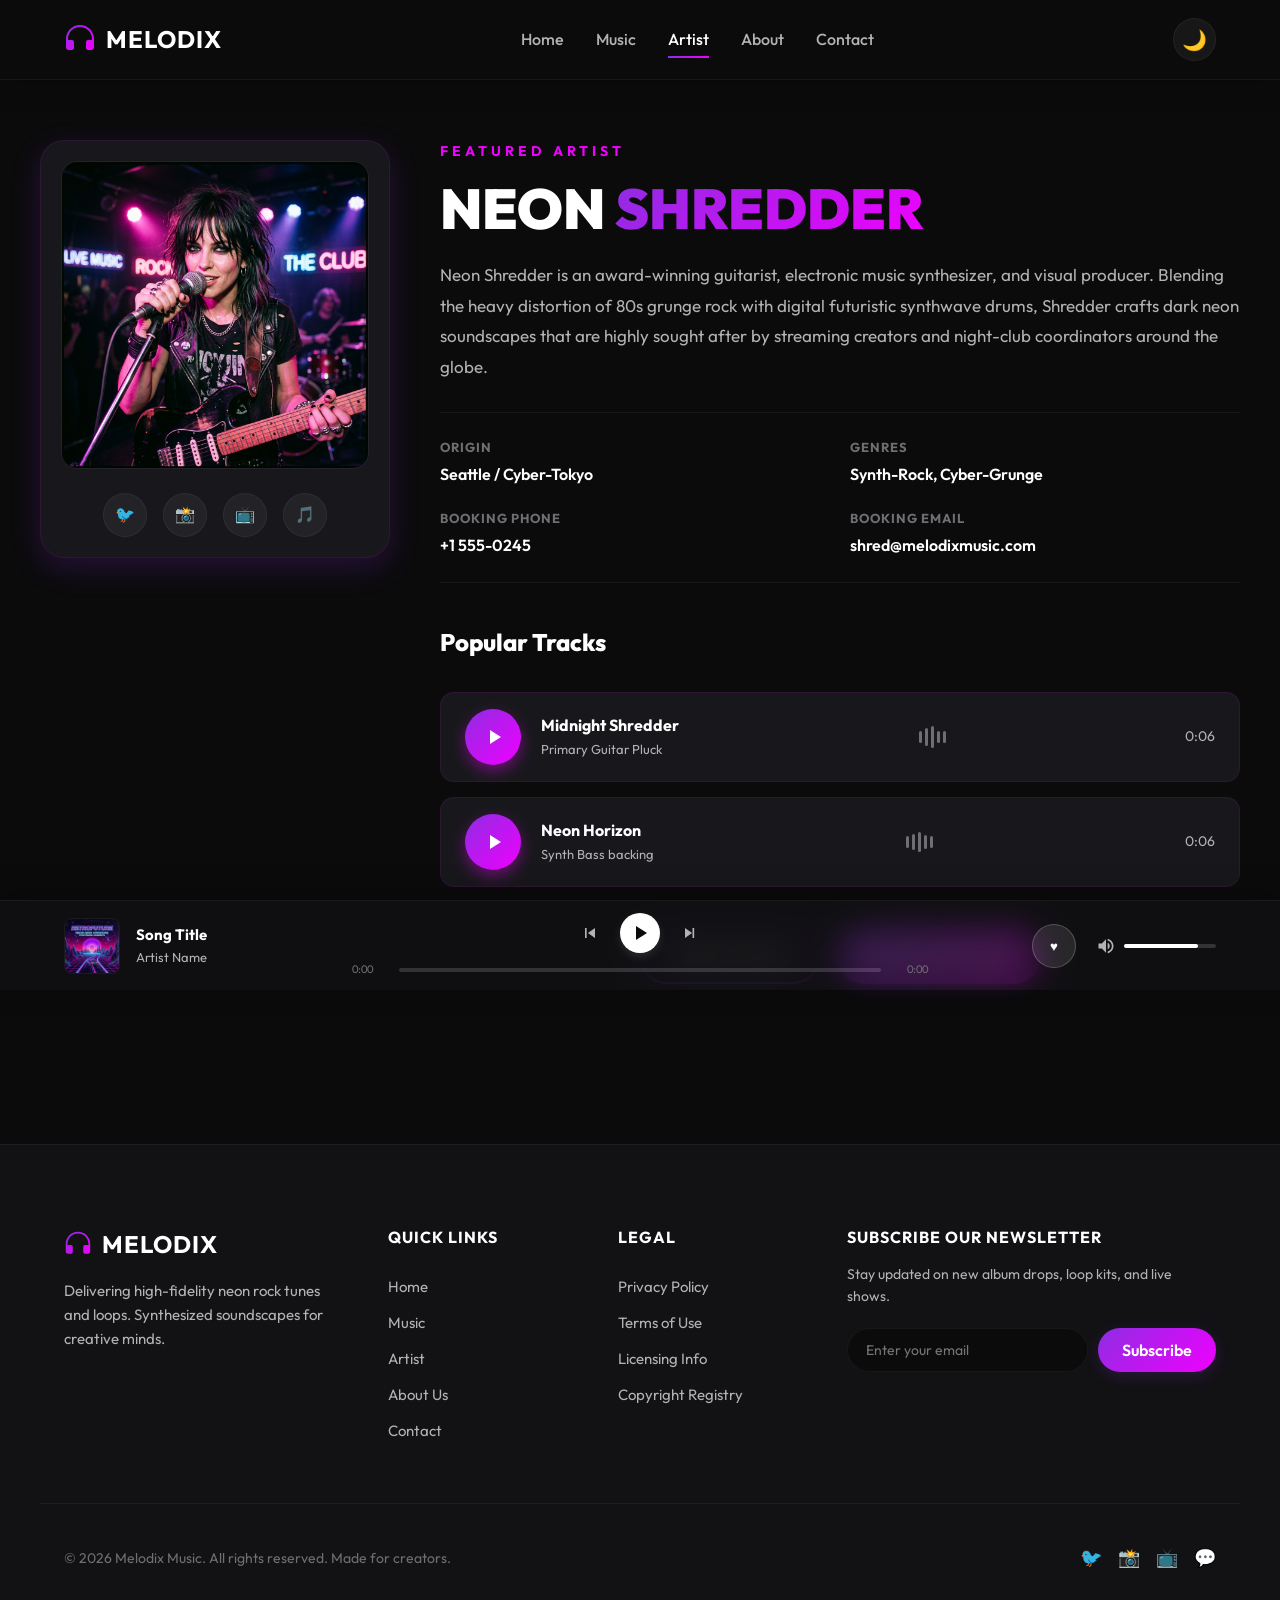
==== artist.html @ ccba6eff "created the website" ====
<!DOCTYPE html>
<html lang="en" data-theme="dark">
<head>
    <meta charset="UTF-8">
    <meta name="viewport" content="width=device-width, initial-scale=1.0">
    <title>Artist Profile - Neon Shredder</title>
    <meta name="description" content="Get to know Neon Shredder. Read the biography, find booking contact info, and stream popular guitar loops directly.">
    <!-- CSS stylesheet -->
    <link rel="stylesheet" href="css/styles.css">
</head>
<body>

    <!-- --- Header / Navigation --- -->
    <header class="header scrolled" id="main-header">
        <div class="container nav-container">
            <!-- SVG Logo -->
            <a href="index.html" class="logo" id="logo-link">
                <svg viewBox="0 0 32 32" aria-hidden="true">
                    <defs>
                        <linearGradient id="logo-grad" x1="0%" y1="0%" x2="100%" y2="100%">
                            <stop offset="0%" stop-color="#8e2de2" />
                            <stop offset="100%" stop-color="#f000ff" />
                        </linearGradient>
                    </defs>
                    <path d="M16 2C8.268 2 2 8.268 2 16v8a3 3 0 0 0 3 3h3a2 2 0 0 0 2-2v-6a2 2 0 0 0-2-2H4v-1c0-6.627 5.373-12 12-12s12 5.373 12 12v1h-4a2 2 0 0 0-2 2v6a2 2 0 0 0 2 2h3a3 3 0 0 0 3-3v-8c0-7.732-6.268-14-14-14z" />
                </svg>
                <span>MELODIX</span>
            </a>

            <!-- Navigation Menu -->
            <nav class="nav-menu" id="nav-menu">
                <a href="index.html" class="nav-link" id="nav-home">Home</a>
                <a href="music.html" class="nav-link" id="nav-music">Music</a>
                <a href="artist.html" class="nav-link active" id="nav-artist">Artist</a>
                <a href="about.html" class="nav-link" id="nav-about">About</a>
                <a href="contact.html" class="nav-link" id="nav-contact">Contact</a>
            </nav>

            <!-- Actions -->
            <div class="nav-actions">
                <button class="theme-toggle-btn" id="theme-toggle" aria-label="Toggle light/dark theme">
                    <span id="theme-icon">🌙</span>
                </button>
                <button class="hamburger" id="hamburger-menu" aria-label="Toggle navigation menu">
                    <span class="bar"></span>
                    <span class="bar"></span>
                    <span class="bar"></span>
                </button>
            </div>
        </div>
    </header>

    <!-- --- Main Profile Content --- -->
    <main class="container artist-profile-section section-padding">
        <div class="artist-profile-grid">
            
            <!-- Left Side: Profile Photo & Socials Card -->
            <aside class="artist-photo-card">
                <div class="artist-img-wrapper">
                    <img src="images/artist.png" alt="Neon Shredder close up portrait">
                </div>
                
                <div class="artist-socials">
                    <a href="#" class="social-circle-btn" aria-label="Twitter">🐦</a>
                    <a href="#" class="social-circle-btn" aria-label="Instagram">📸</a>
                    <a href="#" class="social-circle-btn" aria-label="YouTube">📺</a>
                    <a href="#" class="social-circle-btn" aria-label="Spotify">🎵</a>
                </div>
            </aside>

            <!-- Right Side: Details & Tracks -->
            <section class="artist-details-content">
                <span class="hero-subtitle">Featured Artist</span>
                <h1>NEON <span class="text-gradient">SHREDDER</span></h1>
                
                <p class="artist-bio">
                    Neon Shredder is an award-winning guitarist, electronic music synthesizer, and visual producer. Blending the heavy distortion of 80s grunge rock with digital futuristic synthwave drums, Shredder crafts dark neon soundscapes that are highly sought after by streaming creators and night-club coordinators around the globe.
                </p>

                <!-- Metadata details list -->
                <div class="artist-meta-list">
                    <div class="artist-meta-item">
                        <h5>Origin</h5>
                        <p>Seattle / Cyber-Tokyo</p>
                    </div>
                    <div class="artist-meta-item">
                        <h5>Genres</h5>
                        <p>Synth-Rock, Cyber-Grunge</p>
                    </div>
                    <div class="artist-meta-item">
                        <h5>Booking Phone</h5>
                        <p>+1 555-0245</p>
                    </div>
                    <div class="artist-meta-item">
                        <h5>Booking Email</h5>
                        <p>shred@melodixmusic.com</p>
                    </div>
                </div>

                <!-- Popular Songs list (with fully functional integration) -->
                <div class="artist-popular-tracks">
                    <h3>Popular Tracks</h3>
                    
                    <div class="playlist-container">
                        <!-- Track 2 (Neon Shredder primary track) -->
                        <div class="playlist-item" data-id="2" data-title="Midnight Shredder" data-artist="Neon Shredder" data-audio="audio/track2.wav" data-cover="images/cover2.png" data-phone="+1 555-0245">
                            <div class="playlist-item-left">
                                <button class="circle-play-btn card-play-trigger" aria-label="Play Midnight Shredder">
                                    <svg viewBox="0 0 24 24"><path d="M8 5v14l11-7z"/></svg>
                                </button>
                                <div class="playlist-item-info">
                                    <h4>Midnight Shredder</h4>
                                    <p>Primary Guitar Pluck</p>
                                </div>
                            </div>
                            <div class="playlist-waveform">
                                <div class="wave-bar"></div>
                                <div class="wave-bar" style="height: 18px;"></div>
                                <div class="wave-bar" style="height: 22px;"></div>
                                <div class="wave-bar" style="height: 12px;"></div>
                                <div class="wave-bar"></div>
                            </div>
                            <div class="playlist-item-right">
                                <span class="playlist-duration">0:06</span>
                            </div>
                        </div>

                        <!-- Track 1 (Guest track) -->
                        <div class="playlist-item" data-id="1" data-title="Neon Horizon" data-artist="Cyberpunk DJ" data-audio="audio/track1.wav" data-cover="images/cover1.png" data-phone="+1 555-0199">
                            <div class="playlist-item-left">
                                <button class="circle-play-btn card-play-trigger" aria-label="Play Neon Horizon">
                                    <svg viewBox="0 0 24 24"><path d="M8 5v14l11-7z"/></svg>
                                </button>
                                <div class="playlist-item-info">
                                    <h4>Neon Horizon</h4>
                                    <p>Synth Bass backing</p>
                                </div>
                            </div>
                            <div class="playlist-waveform">
                                <div class="wave-bar"></div>
                                <div class="wave-bar" style="height: 16px;"></div>
                                <div class="wave-bar" style="height: 20px;"></div>
                                <div class="wave-bar" style="height: 14px;"></div>
                                <div class="wave-bar"></div>
                            </div>
                            <div class="playlist-item-right">
                                <span class="playlist-duration">0:06</span>
                            </div>
                        </div>
                    </div>
                </div>

                <div style="margin-top: 40px; display: flex; gap: 16px; justify-content: center;">
                    <a href="music.html" class="btn btn-secondary">&larr; Back to Library</a>
                    <a href="contact.html" class="btn btn-primary">Book Neon Shredder</a>
                </div>
            </section>
        </div>
    </main>

    <!-- --- Sticky Bottom Player Bar --- -->
    <div class="player-bar" id="global-player-bar">
        <div class="container player-container">
            <!-- Track Details -->
            <div class="player-track-info">
                <div class="player-cover">
                    <img id="player-track-cover" src="images/cover1.png" alt="Current Album Cover">
                </div>
                <div class="player-text">
                    <div class="player-title" id="player-track-title">Song Title</div>
                    <div class="player-artist" id="player-track-artist">Artist Name</div>
                </div>
            </div>

            <!-- Controls -->
            <div class="player-controls">
                <div class="player-buttons">
                    <button class="player-btn" id="player-prev-btn" title="Previous Track" aria-label="Previous Track">
                        <svg width="20" height="20" fill="currentColor" viewBox="0 0 24 24"><path d="M6 6h2v12H6zm3.5 6L18 6v12z"/></svg>
                    </button>
                    <button class="player-btn player-btn-main" id="player-play-btn" title="Play/Pause" aria-label="Play/Pause">
                        <svg width="24" height="24" fill="currentColor" viewBox="0 0 24 24" id="player-play-icon"><path d="M8 5v14l11-7z"/></svg>
                    </button>
                    <button class="player-btn" id="player-next-btn" title="Next Track" aria-label="Next Track">
                        <svg width="20" height="20" fill="currentColor" viewBox="0 0 24 24"><path d="M6 18l8.5-6L6 6zm9-12h2v12h-2z"/></svg>
                    </button>
                </div>
                
                <div class="player-progress-container">
                    <span class="player-time player-time-start" id="player-time-current">0:00</span>
                    <div class="progress-bar-bg" id="player-progress-bg">
                        <div class="progress-bar-fill" id="player-progress-fill">
                            <div class="progress-knob"></div>
                        </div>
                    </div>
                    <span class="player-time player-time-end" id="player-time-total">0:00</span>
                </div>
            </div>

            <!-- Additional Actions (Volume & Favorites) -->
            <div class="player-actions">
                <button class="card-action-btn" id="player-fav-btn" title="Toggle Favorite" aria-label="Toggle Favorite">
                    ♥
                </button>
                <div class="volume-container">
                    <svg class="volume-icon" fill="currentColor" viewBox="0 0 24 24"><path d="M3 9v6h4l5 5V4L7 9H3zm13.5 3c0-1.77-1.02-3.29-2.5-4.03v8.05c1.48-.73 2.5-2.25 2.5-4.02zM14 3.23v2.06c2.89.86 5 3.54 5 6.71s-2.11 5.85-5 6.71v2.06c4.01-.91 7-4.49 7-8.77s-2.99-7.86-7-8.77z"/></svg>
                    <div class="volume-slider-bg" id="player-volume-bg">
                        <div class="volume-slider-fill" id="player-volume-fill"></div>
                    </div>
                </div>
            </div>
        </div>
    </div>

    <!-- --- Footer --- -->
    <footer class="footer">
        <div class="container footer-grid">
            <div class="footer-logo-side">
                <a href="index.html" class="logo">
                    <svg viewBox="0 0 32 32" aria-hidden="true" style="width: 28px; height: 28px;">
                        <path d="M16 2C8.268 2 2 8.268 2 16v8a3 3 0 0 0 3 3h3a2 2 0 0 0 2-2v-6a2 2 0 0 0-2-2H4v-1c0-6.627 5.373-12 12-12s12 5.373 12 12v1h-4a2 2 0 0 0-2 2v6a2 2 0 0 0 2 2h3a3 3 0 0 0 3-3v-8c0-7.732-6.268-14-14-14z" />
                    </svg>
                    <span>MELODIX</span>
                </a>
                <p>Delivering high-fidelity neon rock tunes and loops. Synthesized soundscapes for creative minds.</p>
            </div>
            
            <div class="footer-col">
                <h4>Quick Links</h4>
                <div class="footer-links">
                    <a href="index.html">Home</a>
                    <a href="music.html">Music</a>
                    <a href="artist.html">Artist</a>
                    <a href="about.html">About Us</a>
                    <a href="contact.html">Contact</a>
                </div>
            </div>

            <div class="footer-col">
                <h4>Legal</h4>
                <div class="footer-links">
                    <a href="#">Privacy Policy</a>
                    <a href="#">Terms of Use</a>
                    <a href="#">Licensing Info</a>
                    <a href="#">Copyright Registry</a>
                </div>
            </div>

            <div class="footer-col footer-subscribe-side">
                <h4>Subscribe Our Newsletter</h4>
                <p>Stay updated on new album drops, loop kits, and live shows.</p>
                <form class="subscribe-form" id="newsletter-form" onsubmit="event.preventDefault(); alert('Subscribed to Newsletter successfully!'); this.reset();">
                    <input type="email" placeholder="Enter your email" required aria-label="Email for newsletter">
                    <button type="submit" class="btn btn-primary">Subscribe</button>
                </form>
            </div>
        </div>

        <div class="container footer-bottom">
            <div>
                &copy; 2026 Melodix Music. All rights reserved. Made for creators.
            </div>
            <div class="footer-social-links">
                <a href="#" aria-label="Twitter">🐦</a>
                <a href="#" aria-label="Instagram">📸</a>
                <a href="#" aria-label="YouTube">📺</a>
                <a href="#" aria-label="Discord">💬</a>
            </div>
        </div>
    </footer>

    <!-- JS Scripts -->
    <script src="js/main.js"></script>
    <script src="js/player.js"></script>
</body>
</html>
---- css/styles.css ----
@import url('https://fonts.googleapis.com/css2?family=Outfit:wght@300;400;500;600;700;900&display=swap');

/* --- Design System & Custom Properties --- */
:root {
    /* Dark Theme (Default) */
    --bg-primary: #0B0B0C;
    --bg-secondary: #121214;
    --bg-card: #18181c;
    --text-primary: #ffffff;
    --text-secondary: #b3b3b3;
    --text-muted: #6e6e73;
    --accent-purple: #8e2de2;
    --accent-magenta: #f000ff;
    --accent-gradient: linear-gradient(135deg, #8e2de2 0%, #f000ff 100%);
    --accent-gradient-hover: linear-gradient(135deg, #a044ff 0%, #ff33ff 100%);
    --card-border: rgba(240, 0, 255, 0.1);
    --card-border-hover: rgba(240, 0, 255, 0.4);
    --shadow-color: rgba(142, 45, 226, 0.2);
    --toast-bg: #18181c;
    --glass-bg: rgba(18, 18, 20, 0.75);
    --glass-border: rgba(255, 255, 255, 0.05);
    
    /* Font family */
    --font-sans: 'Outfit', -apple-system, BlinkMacSystemFont, "Segoe UI", Roboto, sans-serif;
    
    /* Layout Constants */
    --header-height: 80px;
    --player-height: 90px;
    --transition-smooth: all 0.3s cubic-bezier(0.25, 0.8, 0.25, 1);
}

/* Light Theme Variables */
[data-theme="light"] {
    --bg-primary: #f5f5f7;
    --bg-secondary: #ffffff;
    --bg-card: #eaeaea;
    --text-primary: #1d1d1f;
    --text-secondary: #515154;
    --text-muted: #86868b;
    --accent-purple: #791fd2;
    --accent-magenta: #d000dd;
    --accent-gradient: linear-gradient(135deg, #791fd2 0%, #d000dd 100%);
    --accent-gradient-hover: linear-gradient(135deg, #8c32e9 0%, #ee10f6 100%);
    --card-border: rgba(121, 31, 210, 0.1);
    --card-border-hover: rgba(121, 31, 210, 0.3);
    --shadow-color: rgba(121, 31, 210, 0.1);
    --toast-bg: #ffffff;
    --glass-bg: rgba(255, 255, 255, 0.8);
    --glass-border: rgba(0, 0, 0, 0.05);
}

/* --- Base & Reset Styles --- */
* {
    margin: 0;
    padding: 0;
    box-sizing: border-box;
    scroll-behavior: smooth;
}

body {
    background-color: var(--bg-primary);
    color: var(--text-primary);
    font-family: var(--font-sans);
    line-height: 1.6;
    overflow-x: hidden;
    transition: background-color 0.3s ease, color 0.3s ease;
    padding-bottom: var(--player-height); /* Leave space for bottom player bar */
}

a {
    color: inherit;
    text-decoration: none;
    transition: var(--transition-smooth);
}

button, input, textarea, select {
    font-family: inherit;
    color: inherit;
    background: none;
    border: none;
    outline: none;
}

ul {
    list-style: none;
}

img {
    max-width: 100%;
    height: auto;
    display: block;
}

/* --- Layout Utility Classes --- */
.container {
    width: 100%;
    max-width: 1200px;
    margin: 0 auto;
    padding: 0 24px;
}

.section-padding {
    padding: 80px 0;
}

.text-gradient {
    background: var(--accent-gradient);
    -webkit-background-clip: text;
    -webkit-text-fill-color: transparent;
    background-clip: text;
}

/* --- Header & Navigation --- */
.header {
    height: var(--header-height);
    background-color: var(--glass-bg);
    backdrop-filter: blur(12px);
    -webkit-backdrop-filter: blur(12px);
    border-bottom: 1px solid var(--glass-border);
    position: fixed;
    top: 0;
    left: 0;
    width: 100%;
    z-index: 1000;
    display: flex;
    align-items: center;
    transition: var(--transition-smooth);
}

.header.scrolled {
    background-color: var(--bg-primary);
    box-shadow: 0 4px 30px rgba(0, 0, 0, 0.2);
}

.nav-container {
    display: flex;
    justify-content: space-between;
    align-items: center;
    width: 100%;
}

.logo {
    display: flex;
    align-items: center;
    gap: 10px;
    font-weight: 700;
    font-size: 24px;
    letter-spacing: 1px;
}

.logo svg {
    width: 32px;
    height: 32px;
    fill: url(#logo-grad);
}

.nav-menu {
    display: flex;
    align-items: center;
    gap: 32px;
}

.nav-link {
    font-weight: 500;
    font-size: 16px;
    color: var(--text-secondary);
    position: relative;
    padding: 6px 0;
}

.nav-link::after {
    content: '';
    position: absolute;
    bottom: 0;
    left: 0;
    width: 0%;
    height: 2px;
    background: var(--accent-gradient);
    transition: var(--transition-smooth);
}

.nav-link:hover, .nav-link.active {
    color: var(--text-primary);
}

.nav-link:hover::after, .nav-link.active::after {
    width: 100%;
}

.nav-actions {
    display: flex;
    align-items: center;
    gap: 20px;
}

.theme-toggle-btn {
    cursor: pointer;
    font-size: 20px;
    padding: 8px;
    border-radius: 50%;
    display: flex;
    align-items: center;
    justify-content: center;
    transition: var(--transition-smooth);
    background-color: rgba(255, 255, 255, 0.05);
    border: 1px solid var(--glass-border);
}

[data-theme="light"] .theme-toggle-btn {
    background-color: rgba(0, 0, 0, 0.05);
}

.theme-toggle-btn:hover {
    transform: scale(1.1);
    background-color: rgba(255, 255, 255, 0.1);
}

/* Hamburger Menu button */
.hamburger {
    display: none;
    cursor: pointer;
    background: none;
    border: none;
    z-index: 1100;
}

.bar {
    display: block;
    width: 25px;
    height: 3px;
    margin: 5px auto;
    transition: all 0.3s ease-in-out;
    background-color: var(--text-primary);
    border-radius: 2px;
}

/* --- Hero Banner Section --- */
.hero-section {
    position: relative;
    min-height: 100vh;
    display: flex;
    align-items: center;
    padding-top: var(--header-height);
    background-color: #050506;
    overflow: hidden;
}

.hero-bg {
    position: absolute;
    top: 0;
    right: 0;
    width: 55%;
    height: 100%;
    z-index: 1;
}

.hero-bg::before {
    content: '';
    position: absolute;
    top: 0;
    left: 0;
    width: 100%;
    height: 100%;
    /* Gradient overlay to blend image into background */
    background: linear-gradient(90deg, #050506 0%, rgba(5, 5, 6, 0.8) 30%, rgba(5, 5, 6, 0.2) 100%),
                linear-gradient(0deg, #050506 0%, rgba(5, 5, 6, 0) 20%, rgba(5, 5, 6, 0) 80%, #050506 100%);
    z-index: 2;
}

.hero-bg img {
    width: 100%;
    height: 100%;
    object-fit: cover;
    object-position: center;
}

.hero-content {
    position: relative;
    z-index: 3;
    max-width: 600px;
}

.hero-subtitle {
    font-size: 14px;
    text-transform: uppercase;
    letter-spacing: 4px;
    color: var(--accent-magenta);
    font-weight: 700;
    margin-bottom: 16px;
    display: block;
    animation: fadeInDown 0.8s ease;
}

.hero-title {
    font-size: clamp(48px, 8vw, 84px);
    font-weight: 900;
    line-height: 1.1;
    margin-bottom: 24px;
    letter-spacing: -1px;
    text-transform: uppercase;
    animation: fadeInLeft 1s ease;
}

.hero-desc {
    font-size: 18px;
    color: var(--text-secondary);
    margin-bottom: 40px;
    max-width: 500px;
    animation: fadeInLeft 1.2s ease;
}

.hero-buttons {
    display: flex;
    gap: 16px;
    animation: fadeInUp 1.4s ease;
}

/* --- Common Button Styles --- */
.btn {
    display: inline-flex;
    align-items: center;
    justify-content: center;
    gap: 8px;
    padding: 14px 28px;
    border-radius: 50px;
    font-weight: 600;
    font-size: 16px;
    cursor: pointer;
    transition: var(--transition-smooth);
}

.btn-primary {
    background: var(--accent-gradient);
    color: #ffffff;
    box-shadow: 0 4px 15px var(--shadow-color);
}

.btn-primary:hover {
    background: var(--accent-gradient-hover);
    transform: translateY(-2px);
    box-shadow: 0 6px 20px rgba(240, 0, 255, 0.4);
}

.btn-secondary {
    border: 2px solid var(--accent-purple);
    color: var(--text-primary);
}

.btn-secondary:hover {
    background-color: var(--accent-purple);
    color: #ffffff;
    transform: translateY(-2px);
}

/* --- Featured & Promo Section --- */
.promo-grid {
    display: grid;
    grid-template-columns: 1.2fr 0.8fr;
    gap: 40px;
    align-items: center;
}

.promo-image-container {
    position: relative;
    border-radius: 20px;
    overflow: hidden;
    aspect-ratio: 16/10;
    box-shadow: 0 10px 30px rgba(0,0,0,0.3);
}

.promo-image-container::before {
    content: '';
    position: absolute;
    top: -50%;
    left: -50%;
    width: 200%;
    height: 200%;
    background: radial-gradient(circle, rgba(240,0,255,0.15) 0%, rgba(0,0,0,0) 60%);
    z-index: 2;
    pointer-events: none;
}

.promo-image-container img {
    width: 100%;
    height: 100%;
    object-fit: cover;
    transition: transform 0.8s ease;
}

.promo-image-container:hover img {
    transform: scale(1.05);
}

.promo-badge {
    position: absolute;
    top: 20px;
    left: 20px;
    background: rgba(18, 18, 20, 0.85);
    border: 1px solid var(--accent-magenta);
    padding: 6px 14px;
    border-radius: 50px;
    font-size: 12px;
    font-weight: 700;
    text-transform: uppercase;
    letter-spacing: 1px;
    z-index: 3;
}

.section-title {
    font-size: clamp(32px, 5vw, 44px);
    font-weight: 800;
    margin-bottom: 16px;
    letter-spacing: -0.5px;
}

.section-desc {
    color: var(--text-secondary);
    margin-bottom: 30px;
}

/* --- Banner Purple Section --- */
.banner-special {
    background: linear-gradient(90deg, #8e2de2 0%, #4a00e0 100%);
    border-radius: 24px;
    padding: 60px 40px;
    text-align: center;
    position: relative;
    overflow: hidden;
    margin-top: 40px;
    box-shadow: 0 15px 35px rgba(74, 0, 224, 0.3);
}

.banner-special::before {
    content: '';
    position: absolute;
    top: 0;
    left: 0;
    width: 100%;
    height: 100%;
    background: radial-gradient(circle at 80% 20%, rgba(240, 0, 255, 0.4) 0%, transparent 50%);
}

.banner-special h2 {
    font-size: clamp(28px, 4vw, 36px);
    font-weight: 800;
    color: #ffffff;
    margin-bottom: 24px;
    position: relative;
    z-index: 2;
}

.banner-special .btn {
    position: relative;
    z-index: 2;
    background: #ffffff;
    color: #4a00e0;
    box-shadow: 0 4px 15px rgba(0, 0, 0, 0.15);
}

.banner-special .btn:hover {
    background: #f5f5f7;
    transform: translateY(-2px);
    box-shadow: 0 6px 20px rgba(0, 0, 0, 0.25);
}

/* --- Stats Counter Grid --- */
.stats-grid {
    display: grid;
    grid-template-columns: repeat(4, 1fr);
    gap: 30px;
    margin-top: 60px;
    border-top: 1px solid var(--glass-border);
    padding-top: 60px;
}

.stat-card {
    text-align: center;
    background-color: var(--bg-card);
    border: 1px solid var(--card-border);
    padding: 30px 20px;
    border-radius: 16px;
    transition: var(--transition-smooth);
}

.stat-card:hover {
    border-color: var(--card-border-hover);
    transform: translateY(-5px);
    box-shadow: 0 10px 25px var(--shadow-color);
}

.stat-number {
    font-size: 36px;
    font-weight: 900;
    margin-bottom: 8px;
}

.stat-label {
    font-size: 14px;
    color: var(--text-secondary);
    text-transform: uppercase;
    letter-spacing: 1px;
}

/* --- Testimonials Grid --- */
.testimonials-grid {
    display: grid;
    grid-template-columns: repeat(3, 1fr);
    gap: 30px;
    margin-top: 40px;
}

.testimonial-card {
    background-color: var(--bg-card);
    border-top: 3px solid var(--accent-magenta);
    border-left: 1px solid var(--card-border);
    border-right: 1px solid var(--card-border);
    border-bottom: 1px solid var(--card-border);
    padding: 30px;
    border-radius: 0 0 16px 16px;
    transition: var(--transition-smooth);
}

.testimonial-card:hover {
    transform: translateY(-5px);
    box-shadow: 0 10px 25px rgba(240, 0, 255, 0.1);
    border-color: rgba(240, 0, 255, 0.3);
}

.quote-icon {
    font-size: 40px;
    color: var(--accent-magenta);
    line-height: 1;
    margin-bottom: 15px;
}

.testimonial-text {
    font-size: 16px;
    color: var(--text-secondary);
    font-style: italic;
    margin-bottom: 24px;
}

.testimonial-author {
    display: flex;
    align-items: center;
    gap: 12px;
}

.author-avatar {
    width: 44px;
    height: 44px;
    border-radius: 50%;
    background: var(--accent-gradient);
    display: flex;
    align-items: center;
    justify-content: center;
    font-weight: 700;
    color: #ffffff;
}

.author-info h4 {
    font-size: 15px;
    font-weight: 600;
}

.author-info p {
    font-size: 13px;
    color: var(--text-muted);
}

/* --- Page Header Layout (For secondary pages) --- */
.page-header {
    background: linear-gradient(180deg, var(--bg-secondary) 0%, var(--bg-primary) 100%);
    padding: 120px 0 60px 0;
    text-align: center;
    border-bottom: 1px solid var(--glass-border);
}

.page-title {
    font-size: 44px;
    font-weight: 900;
    text-transform: uppercase;
    letter-spacing: -0.5px;
    margin-bottom: 12px;
}

.page-subtitle {
    font-size: 16px;
    color: var(--text-secondary);
    max-width: 600px;
    margin: 0 auto;
}

/* --- Filter & Search Controls --- */
.controls-bar {
    display: flex;
    justify-content: space-between;
    align-items: center;
    flex-wrap: wrap;
    gap: 20px;
    margin-bottom: 40px;
}

.search-box {
    position: relative;
    flex: 1;
    max-width: 400px;
    min-width: 250px;
}

.search-box input {
    width: 100%;
    background-color: var(--bg-card);
    border: 1px solid var(--card-border);
    padding: 14px 20px 14px 50px;
    border-radius: 50px;
    color: var(--text-primary);
    font-size: 15px;
    transition: var(--transition-smooth);
}

.search-box input:focus {
    border-color: var(--accent-magenta);
    box-shadow: 0 0 15px rgba(240, 0, 255, 0.2);
}

.search-box svg {
    position: absolute;
    left: 20px;
    top: 50%;
    transform: translateY(-50%);
    fill: var(--text-muted);
    width: 18px;
    height: 18px;
    pointer-events: none;
}

.filter-group {
    display: flex;
    gap: 12px;
    flex-wrap: wrap;
}

.filter-btn {
    padding: 10px 20px;
    background-color: var(--bg-card);
    border: 1px solid var(--card-border);
    border-radius: 50px;
    font-size: 14px;
    font-weight: 600;
    cursor: pointer;
    transition: var(--transition-smooth);
}

.filter-btn:hover, .filter-btn.active {
    background: var(--accent-gradient);
    border-color: transparent;
    color: #ffffff;
    box-shadow: 0 4px 12px var(--shadow-color);
}

/* --- Music Grid & Cards --- */
.music-grid {
    display: grid;
    grid-template-columns: repeat(auto-fill, minmax(280px, 1fr));
    gap: 30px;
}

.music-card {
    background-color: var(--bg-card);
    border: 1px solid var(--card-border);
    border-radius: 20px;
    padding: 16px;
    transition: var(--transition-smooth);
    display: flex;
    flex-direction: column;
}

.music-card:hover {
    transform: translateY(-8px);
    border-color: var(--card-border-hover);
    box-shadow: 0 12px 30px var(--shadow-color);
}

.music-cover-wrapper {
    position: relative;
    aspect-ratio: 1/1;
    border-radius: 14px;
    overflow: hidden;
    margin-bottom: 16px;
}

.music-cover-wrapper img {
    width: 100%;
    height: 100%;
    object-fit: cover;
    transition: transform 0.5s ease;
}

.music-card:hover .music-cover-wrapper img {
    transform: scale(1.05);
}

.music-hover-overlay {
    position: absolute;
    top: 0;
    left: 0;
    width: 100%;
    height: 100%;
    background: rgba(11, 11, 12, 0.6);
    display: flex;
    align-items: center;
    justify-content: center;
    gap: 15px;
    opacity: 0;
    transition: var(--transition-smooth);
}

.music-cover-wrapper:hover .music-hover-overlay,
.music-card:focus-within .music-hover-overlay {
    opacity: 1;
}

.circle-play-btn {
    width: 56px;
    height: 56px;
    background: var(--accent-gradient);
    border-radius: 50%;
    display: flex;
    align-items: center;
    justify-content: center;
    cursor: pointer;
    box-shadow: 0 6px 15px rgba(240, 0, 255, 0.4);
    transition: var(--transition-smooth);
}

.circle-play-btn:hover {
    transform: scale(1.1);
}

.circle-play-btn svg {
    fill: #ffffff;
    width: 24px;
    height: 24px;
    margin-left: 2px; /* Visual centering adjustment for play arrow */
}

.circle-play-btn.playing svg {
    margin-left: 0;
}

.card-action-btn {
    width: 44px;
    height: 44px;
    background: rgba(255, 255, 255, 0.1);
    border: 1px solid rgba(255, 255, 255, 0.2);
    border-radius: 50%;
    display: flex;
    align-items: center;
    justify-content: center;
    cursor: pointer;
    transition: var(--transition-smooth);
    color: #ffffff;
}

.card-action-btn:hover {
    background-color: #ffffff;
    color: #0b0b0c;
    transform: scale(1.05);
}

.card-action-btn.active {
    background-color: var(--accent-magenta);
    border-color: var(--accent-magenta);
    color: #ffffff;
}

.music-info {
    margin-top: 4px;
    flex-grow: 1;
}

.music-title {
    font-size: 18px;
    font-weight: 700;
    margin-bottom: 4px;
    white-space: nowrap;
    overflow: hidden;
    text-overflow: ellipsis;
}

.music-artist {
    font-size: 14px;
    color: var(--text-secondary);
    margin-bottom: 12px;
}

.music-meta {
    display: flex;
    justify-content: space-between;
    align-items: center;
    border-top: 1px solid var(--glass-border);
    padding-top: 12px;
    font-size: 13px;
    color: var(--text-muted);
}

.artist-phone {
    display: flex;
    align-items: center;
    gap: 6px;
    color: var(--text-muted);
}

.artist-phone svg {
    width: 14px;
    height: 14px;
    fill: var(--text-muted);
}

/* --- Sticky Bottom Player Bar --- */
.player-bar {
    position: fixed;
    bottom: 0;
    left: 0;
    width: 100%;
    height: var(--player-height);
    background-color: var(--glass-bg);
    backdrop-filter: blur(16px);
    -webkit-backdrop-filter: blur(16px);
    border-top: 1px solid var(--glass-border);
    box-shadow: 0 -5px 30px rgba(0, 0, 0, 0.3);
    z-index: 999;
    display: flex;
    align-items: center;
    transition: var(--transition-smooth);
    transform: translateY(100%); /* hidden by default, pops up when track starts */
}

.player-bar.active {
    transform: translateY(0);
}

.player-container {
    display: flex;
    align-items: center;
    justify-content: space-between;
    width: 100%;
}

.player-track-info {
    display: flex;
    align-items: center;
    gap: 16px;
    flex: 1;
    min-width: 200px;
}

.player-cover {
    width: 56px;
    height: 56px;
    border-radius: 8px;
    overflow: hidden;
    border: 1px solid var(--glass-border);
}

.player-cover img {
    width: 100%;
    height: 100%;
    object-fit: cover;
}

.player-text {
    overflow: hidden;
}

.player-title {
    font-weight: 700;
    font-size: 15px;
    white-space: nowrap;
    overflow: hidden;
    text-overflow: ellipsis;
}

.player-artist {
    font-size: 13px;
    color: var(--text-secondary);
    white-space: nowrap;
    overflow: hidden;
    text-overflow: ellipsis;
}

.player-controls {
    display: flex;
    flex-direction: column;
    align-items: center;
    gap: 8px;
    flex: 2;
    max-width: 600px;
}

.player-buttons {
    display: flex;
    align-items: center;
    gap: 20px;
}

.player-btn {
    cursor: pointer;
    color: var(--text-secondary);
    display: flex;
    align-items: center;
    justify-content: center;
    transition: var(--transition-smooth);
}

.player-btn:hover {
    color: var(--text-primary);
}

.player-btn-main {
    width: 40px;
    height: 40px;
    background-color: var(--text-primary);
    color: var(--bg-primary);
    border-radius: 50%;
    display: flex;
    align-items: center;
    justify-content: center;
    box-shadow: 0 4px 10px rgba(255, 255, 255, 0.1);
}

[data-theme="light"] .player-btn-main {
    background-color: var(--text-primary);
    color: #ffffff;
}

.player-btn-main:hover {
    transform: scale(1.08);
}

.player-progress-container {
    width: 100%;
    display: flex;
    align-items: center;
    gap: 12px;
}

.player-time {
    font-size: 11px;
    color: var(--text-muted);
    font-variant-numeric: tabular-nums;
    width: 35px;
}

.player-time-end {
    text-align: right;
}

.progress-bar-bg {
    flex: 1;
    height: 4px;
    background-color: rgba(255, 255, 255, 0.15);
    border-radius: 2px;
    cursor: pointer;
    position: relative;
}

[data-theme="light"] .progress-bar-bg {
    background-color: rgba(0, 0, 0, 0.1);
}

.progress-bar-fill {
    height: 100%;
    width: 0%;
    background: var(--accent-gradient);
    border-radius: 2px;
    position: relative;
}

.progress-knob {
    width: 10px;
    height: 10px;
    background-color: #ffffff;
    border-radius: 50%;
    position: absolute;
    right: -5px;
    top: 50%;
    transform: translateY(-50%) scale(0);
    transition: transform 0.1s ease;
    box-shadow: 0 0 8px var(--accent-magenta);
}

.progress-bar-bg:hover .progress-knob {
    transform: translateY(-50%) scale(1);
}

.player-actions {
    display: flex;
    align-items: center;
    justify-content: flex-end;
    gap: 20px;
    flex: 1;
    min-width: 200px;
}

.volume-container {
    display: flex;
    align-items: center;
    gap: 8px;
    width: 120px;
}

.volume-icon {
    width: 20px;
    height: 20px;
    color: var(--text-secondary);
}

.volume-slider-bg {
    flex: 1;
    height: 4px;
    background-color: rgba(255, 255, 255, 0.15);
    border-radius: 2px;
    cursor: pointer;
    position: relative;
}

[data-theme="light"] .volume-slider-bg {
    background-color: rgba(0, 0, 0, 0.1);
}

.volume-slider-fill {
    height: 100%;
    width: 80%;
    background-color: var(--text-primary);
    border-radius: 2px;
}

/* --- Recommended Playlist Section --- */
.playlist-section-wrapper {
    margin-top: 80px;
}

.playlist-container {
    display: flex;
    flex-direction: column;
    gap: 15px;
    margin-top: 30px;
}

.playlist-item {
    background-color: var(--bg-card);
    border: 1px solid var(--card-border);
    border-radius: 14px;
    padding: 16px 24px;
    display: flex;
    align-items: center;
    justify-content: space-between;
    transition: var(--transition-smooth);
}

.playlist-item:hover {
    border-color: var(--card-border-hover);
    transform: translateX(5px);
}

.playlist-item-left {
    display: flex;
    align-items: center;
    gap: 20px;
}

.playlist-item-info h4 {
    font-size: 16px;
    font-weight: 700;
}

.playlist-item-info p {
    font-size: 13px;
    color: var(--text-secondary);
}

.playlist-waveform {
    display: flex;
    align-items: center;
    gap: 3px;
    height: 24px;
}

.wave-bar {
    width: 3px;
    height: 12px;
    background-color: var(--text-muted);
    border-radius: 2px;
}

.playlist-item.playing .wave-bar {
    background-color: var(--accent-magenta);
    animation: bounce 0.8s ease-in-out infinite alternate;
}

.playlist-item.playing .wave-bar:nth-child(2) { animation-delay: 0.1s; }
.playlist-item.playing .wave-bar:nth-child(3) { animation-delay: 0.2s; }
.playlist-item.playing .wave-bar:nth-child(4) { animation-delay: 0.3s; }
.playlist-item.playing .wave-bar:nth-child(5) { animation-delay: 0.4s; }

.playlist-item-right {
    display: flex;
    align-items: center;
    gap: 24px;
}

.playlist-duration {
    font-size: 14px;
    color: var(--text-secondary);
}

/* --- Artist Details Page Layout --- */
.artist-profile-section {
    padding-top: 140px;
}

.artist-profile-grid {
    display: grid;
    grid-template-columns: 350px 1fr;
    gap: 50px;
    align-items: start;
}

.artist-photo-card {
    background-color: var(--bg-card);
    border: 1px solid var(--card-border);
    padding: 20px;
    border-radius: 24px;
    box-shadow: 0 10px 30px var(--shadow-color);
}

.artist-img-wrapper {
    aspect-ratio: 1/1;
    border-radius: 16px;
    overflow: hidden;
    margin-bottom: 24px;
    border: 1px solid var(--glass-border);
}

.artist-img-wrapper img {
    width: 100%;
    height: 100%;
    object-fit: cover;
}

.artist-socials {
    display: flex;
    justify-content: center;
    gap: 16px;
}

.social-circle-btn {
    width: 44px;
    height: 44px;
    border-radius: 50%;
    background-color: rgba(255,255,255,0.05);
    border: 1px solid var(--glass-border);
    display: flex;
    align-items: center;
    justify-content: center;
    transition: var(--transition-smooth);
}

.social-circle-btn:hover {
    background: var(--accent-gradient);
    color: #ffffff;
    transform: scale(1.1);
    border-color: transparent;
}

.artist-details-content h1 {
    font-size: 56px;
    font-weight: 900;
    line-height: 1.1;
    margin-bottom: 20px;
}

.artist-bio {
    font-size: 17px;
    color: var(--text-secondary);
    margin-bottom: 30px;
    line-height: 1.8;
}

.artist-meta-list {
    display: grid;
    grid-template-columns: repeat(2, 1fr);
    gap: 20px;
    border-top: 1px solid var(--glass-border);
    border-bottom: 1px solid var(--glass-border);
    padding: 24px 0;
    margin-bottom: 40px;
}

.artist-meta-item h5 {
    font-size: 13px;
    color: var(--text-muted);
    text-transform: uppercase;
    letter-spacing: 1px;
    margin-bottom: 4px;
}

.artist-meta-item p {
    font-size: 16px;
    font-weight: 600;
}

.artist-popular-tracks {
    margin-top: 40px;
}

.artist-popular-tracks h3 {
    font-size: 24px;
    font-weight: 800;
    margin-bottom: 20px;
}

/* --- About Page Components --- */
.about-features {
    display: grid;
    grid-template-columns: repeat(3, 1fr);
    gap: 30px;
    margin-top: 45px;
}

.feature-card {
    background-color: var(--bg-card);
    border: 1px solid var(--card-border);
    padding: 40px 30px;
    border-radius: 20px;
    transition: var(--transition-smooth);
}

.feature-card:hover {
    transform: translateY(-8px);
    border-color: var(--card-border-hover);
    box-shadow: 0 12px 30px var(--shadow-color);
}

.feature-icon-wrapper {
    width: 60px;
    height: 60px;
    border-radius: 16px;
    background: var(--accent-gradient);
    display: flex;
    align-items: center;
    justify-content: center;
    margin-bottom: 24px;
    color: #ffffff;
}

.feature-icon-wrapper svg {
    width: 28px;
    height: 28px;
}

.feature-card h3 {
    font-size: 20px;
    font-weight: 700;
    margin-bottom: 12px;
}

.feature-card p {
    color: var(--text-secondary);
    font-size: 15px;
}

.tech-stack-section {
    margin-top: 80px;
    border-top: 1px solid var(--glass-border);
    padding-top: 80px;
}

.tech-grid {
    display: grid;
    grid-template-columns: repeat(4, 1fr);
    gap: 24px;
    margin-top: 40px;
}

.tech-card {
    background-color: var(--bg-secondary);
    border: 1px solid var(--glass-border);
    padding: 24px;
    border-radius: 16px;
    text-align: center;
    transition: var(--transition-smooth);
}

.tech-card:hover {
    border-color: var(--accent-purple);
    transform: scale(1.03);
}

.tech-logo {
    font-size: 40px;
    margin-bottom: 12px;
}

.tech-card h4 {
    font-size: 16px;
    font-weight: 700;
    margin-bottom: 4px;
}

.tech-card p {
    font-size: 13px;
    color: var(--text-muted);
}

/* --- Contact Page Form & Glassmorphism --- */
.contact-section-wrapper {
    padding-top: 140px;
}

.contact-grid {
    display: grid;
    grid-template-columns: 0.8fr 1.2fr;
    gap: 50px;
    align-items: center;
}

.contact-info-panel h2 {
    font-size: clamp(32px, 5vw, 44px);
    font-weight: 800;
    margin-bottom: 20px;
}

.contact-info-list {
    display: flex;
    flex-direction: column;
    gap: 24px;
    margin-top: 40px;
}

.contact-info-item {
    display: flex;
    gap: 16px;
    align-items: flex-start;
}

.contact-icon-box {
    width: 48px;
    height: 48px;
    background-color: var(--bg-card);
    border: 1px solid var(--card-border);
    border-radius: 12px;
    display: flex;
    align-items: center;
    justify-content: center;
    color: var(--accent-magenta);
    flex-shrink: 0;
}

.contact-icon-box svg {
    width: 20px;
    height: 20px;
}

.contact-info-text h4 {
    font-size: 15px;
    font-weight: 700;
    margin-bottom: 4px;
}

.contact-info-text p {
    font-size: 15px;
    color: var(--text-secondary);
}

.contact-form-card {
    background-color: var(--bg-card);
    border: 1px solid var(--card-border);
    padding: 40px;
    border-radius: 24px;
    box-shadow: 0 15px 35px var(--shadow-color);
}

.contact-form-group {
    margin-bottom: 24px;
}

.contact-form-group label {
    display: block;
    font-size: 14px;
    font-weight: 600;
    margin-bottom: 8px;
    color: var(--text-secondary);
}

.contact-form-input {
    width: 100%;
    background-color: var(--bg-primary);
    border: 1px solid var(--glass-border);
    padding: 14px 18px;
    border-radius: 10px;
    color: var(--text-primary);
    font-size: 15px;
    transition: var(--transition-smooth);
}

.contact-form-input:focus {
    border-color: var(--accent-magenta);
    box-shadow: 0 0 10px rgba(240, 0, 255, 0.1);
}

textarea.contact-form-input {
    resize: none;
    min-height: 120px;
}

.form-char-counter {
    display: flex;
    justify-content: flex-end;
    font-size: 12px;
    color: var(--text-muted);
    margin-top: 6px;
}

/* --- Toast Messages System --- */
.toast-container {
    position: fixed;
    top: 24px;
    right: 24px;
    z-index: 9999;
    display: flex;
    flex-direction: column;
    gap: 12px;
    pointer-events: none;
}

.toast {
    background-color: var(--toast-bg);
    border-left: 4px solid #ffffff;
    box-shadow: 0 10px 30px rgba(0, 0, 0, 0.25);
    padding: 16px 20px;
    border-radius: 4px 8px 8px 4px;
    display: flex;
    align-items: center;
    gap: 12px;
    width: 320px;
    color: var(--text-primary);
    transform: translateX(120%);
    transition: transform 0.4s cubic-bezier(0.175, 0.885, 0.32, 1.275);
    pointer-events: auto;
}

[data-theme="light"] .toast {
    box-shadow: 0 10px 30px rgba(0, 0, 0, 0.1);
}

.toast.show {
    transform: translateX(0);
}

.toast-success {
    border-color: #2ed573;
}

.toast-error {
    border-color: #ff4757;
}

.toast-icon {
    font-size: 20px;
    flex-shrink: 0;
}

.toast-success .toast-icon {
    color: #2ed573;
}

.toast-error .toast-icon {
    color: #ff4757;
}

.toast-message {
    font-size: 14px;
    font-weight: 500;
}

/* --- Footer --- */
.footer {
    background-color: var(--bg-secondary);
    border-top: 1px solid var(--glass-border);
    padding: 80px 0 40px 0;
    margin-top: 80px;
}

.footer-grid {
    display: grid;
    grid-template-columns: 1.5fr 1fr 1fr 1.5fr;
    gap: 40px;
    margin-bottom: 60px;
}

.footer-logo-side p {
    color: var(--text-secondary);
    font-size: 15px;
    margin-top: 15px;
    max-width: 280px;
}

.footer-col h4 {
    font-size: 16px;
    font-weight: 700;
    text-transform: uppercase;
    letter-spacing: 1px;
    margin-bottom: 24px;
}

.footer-links {
    display: flex;
    flex-direction: column;
    gap: 12px;
}

.footer-links a {
    color: var(--text-secondary);
    font-size: 15px;
}

.footer-links a:hover {
    color: var(--accent-magenta);
}

.footer-subscribe-side h4 {
    font-size: 16px;
    font-weight: 700;
    text-transform: uppercase;
    letter-spacing: 1px;
    margin-bottom: 12px;
}

.footer-subscribe-side p {
    font-size: 14px;
    color: var(--text-secondary);
    margin-bottom: 20px;
}

.subscribe-form {
    display: flex;
    gap: 10px;
}

.subscribe-form input {
    background-color: var(--bg-primary);
    border: 1px solid var(--glass-border);
    padding: 12px 18px;
    border-radius: 50px;
    color: var(--text-primary);
    font-size: 14px;
    flex-grow: 1;
}

.subscribe-form input:focus {
    border-color: var(--accent-magenta);
}

.subscribe-form .btn {
    padding: 12px 24px;
}

.footer-bottom {
    display: flex;
    justify-content: space-between;
    align-items: center;
    border-top: 1px solid var(--glass-border);
    padding-top: 40px;
    font-size: 14px;
    color: var(--text-muted);
}

.footer-social-links {
    display: flex;
    gap: 16px;
}

.footer-social-links a {
    color: var(--text-muted);
    font-size: 18px;
    transition: var(--transition-smooth);
}

.footer-social-links a:hover {
    color: var(--accent-magenta);
}

/* --- Keyframe Animations --- */
@keyframes fadeInDown {
    from {
        opacity: 0;
        transform: translateY(-20px);
    }
    to {
        opacity: 1;
        transform: translateY(0);
    }
}

@keyframes fadeInLeft {
    from {
        opacity: 0;
        transform: translateX(-40px);
    }
    to {
        opacity: 1;
        transform: translateX(0);
    }
}

@keyframes fadeInUp {
    from {
        opacity: 0;
        transform: translateY(30px);
    }
    to {
        opacity: 1;
        transform: translateY(0);
    }
}

@keyframes bounce {
    from {
        transform: scaleY(0.4);
    }
    to {
        transform: scaleY(1.3);
    }
}

/* --- Responsive Media Queries --- */

@media (max-width: 1024px) {
    .promo-grid {
        grid-template-columns: 1fr;
        gap: 50px;
    }
    
    .stats-grid {
        grid-template-columns: repeat(2, 1fr);
    }
    
    .testimonials-grid {
        grid-template-columns: 1fr;
        gap: 24px;
    }
    
    .footer-grid {
        grid-template-columns: repeat(2, 1fr);
        gap: 40px;
    }
    
    .artist-profile-grid {
        grid-template-columns: 1fr;
        gap: 40px;
    }
    
    .artist-photo-card {
        max-width: 350px;
        margin: 0 auto;
    }
    
    .artist-details-content {
        text-align: center;
    }
    
    .artist-meta-list {
        justify-content: center;
    }
    
    .about-features {
        grid-template-columns: 1fr;
    }
    
    .tech-grid {
        grid-template-columns: repeat(2, 1fr);
    }
    
    .contact-grid {
        grid-template-columns: 1fr;
        gap: 40px;
    }
}

@media (max-width: 768px) {
    :root {
        --header-height: 70px;
        --player-height: 110px;
    }
    
    .section-padding {
        padding: 60px 0;
    }
    
    .hero-bg {
        width: 100%;
        opacity: 0.45;
    }
    
    .hero-bg::before {
        background: linear-gradient(0deg, #050506 0%, rgba(5, 5, 6, 0.4) 50%, #050506 100%);
    }
    
    .hero-content {
        max-width: 100%;
        text-align: center;
        display: flex;
        flex-direction: column;
        align-items: center;
    }
    
    .hero-buttons {
        flex-direction: column;
        width: 100%;
        max-width: 300px;
    }
    
    .hamburger {
        display: block;
    }
    
    .hamburger.active .bar:nth-child(2) {
        opacity: 0;
    }
    
    .hamburger.active .bar:nth-child(1) {
        transform: translateY(8px) rotate(45deg);
    }
    
    .hamburger.active .bar:nth-child(3) {
        transform: translateY(-8px) rotate(-45deg);
    }
    
    .nav-menu {
        position: fixed;
        left: -100%;
        top: var(--header-height);
        flex-direction: column;
        background-color: var(--bg-secondary);
        width: 100%;
        height: calc(100vh - var(--header-height));
        text-align: center;
        transition: 0.3s;
        box-shadow: 0 10px 20px rgba(0, 0, 0, 0.2);
        padding: 40px 0;
        gap: 30px;
        z-index: 1000;
    }
    
    .nav-menu.active {
        left: 0;
    }
    
    .nav-actions {
        margin-right: 20px;
    }
    
    .controls-bar {
        flex-direction: column;
        align-items: stretch;
    }
    
    .search-box {
        max-width: 100%;
    }
    
    /* Responsive Player Bar on Mobile */
    .player-bar {
        height: var(--player-height);
    }
    
    .player-container {
        flex-wrap: wrap;
        padding: 10px 16px;
        gap: 10px;
    }
    
    .player-track-info {
        flex: 0 0 100%;
        min-width: 0;
        gap: 12px;
    }
    
    .player-cover {
        width: 44px;
        height: 44px;
    }
    
    .player-controls {
        flex: 1;
        max-width: none;
        order: 3;
    }
    
    .player-progress-container {
        gap: 8px;
    }
    
    .player-actions {
        flex: 0 0 auto;
        min-width: 0;
        justify-content: flex-end;
        gap: 15px;
    }
    
    .volume-container {
        display: none; /* Hide volume control on mobile browsers to save space (native controls exist) */
    }
}

@media (max-width: 480px) {
    .stats-grid {
        grid-template-columns: 1fr;
    }
    
    .footer-grid {
        grid-template-columns: 1fr;
    }
    
    .tech-grid {
        grid-template-columns: 1fr;
    }
    
    .subscribe-form {
        flex-direction: column;
    }
    
    .subscribe-form .btn {
        width: 100%;
    }
    
    .footer-bottom {
        flex-direction: column;
        gap: 20px;
        text-align: center;
    }
    
    .contact-form-card {
        padding: 24px 16px;
    }
    
    .toast-container {
        left: 16px;
        right: 16px;
    }
    
    .toast {
        width: 100%;
    }
}
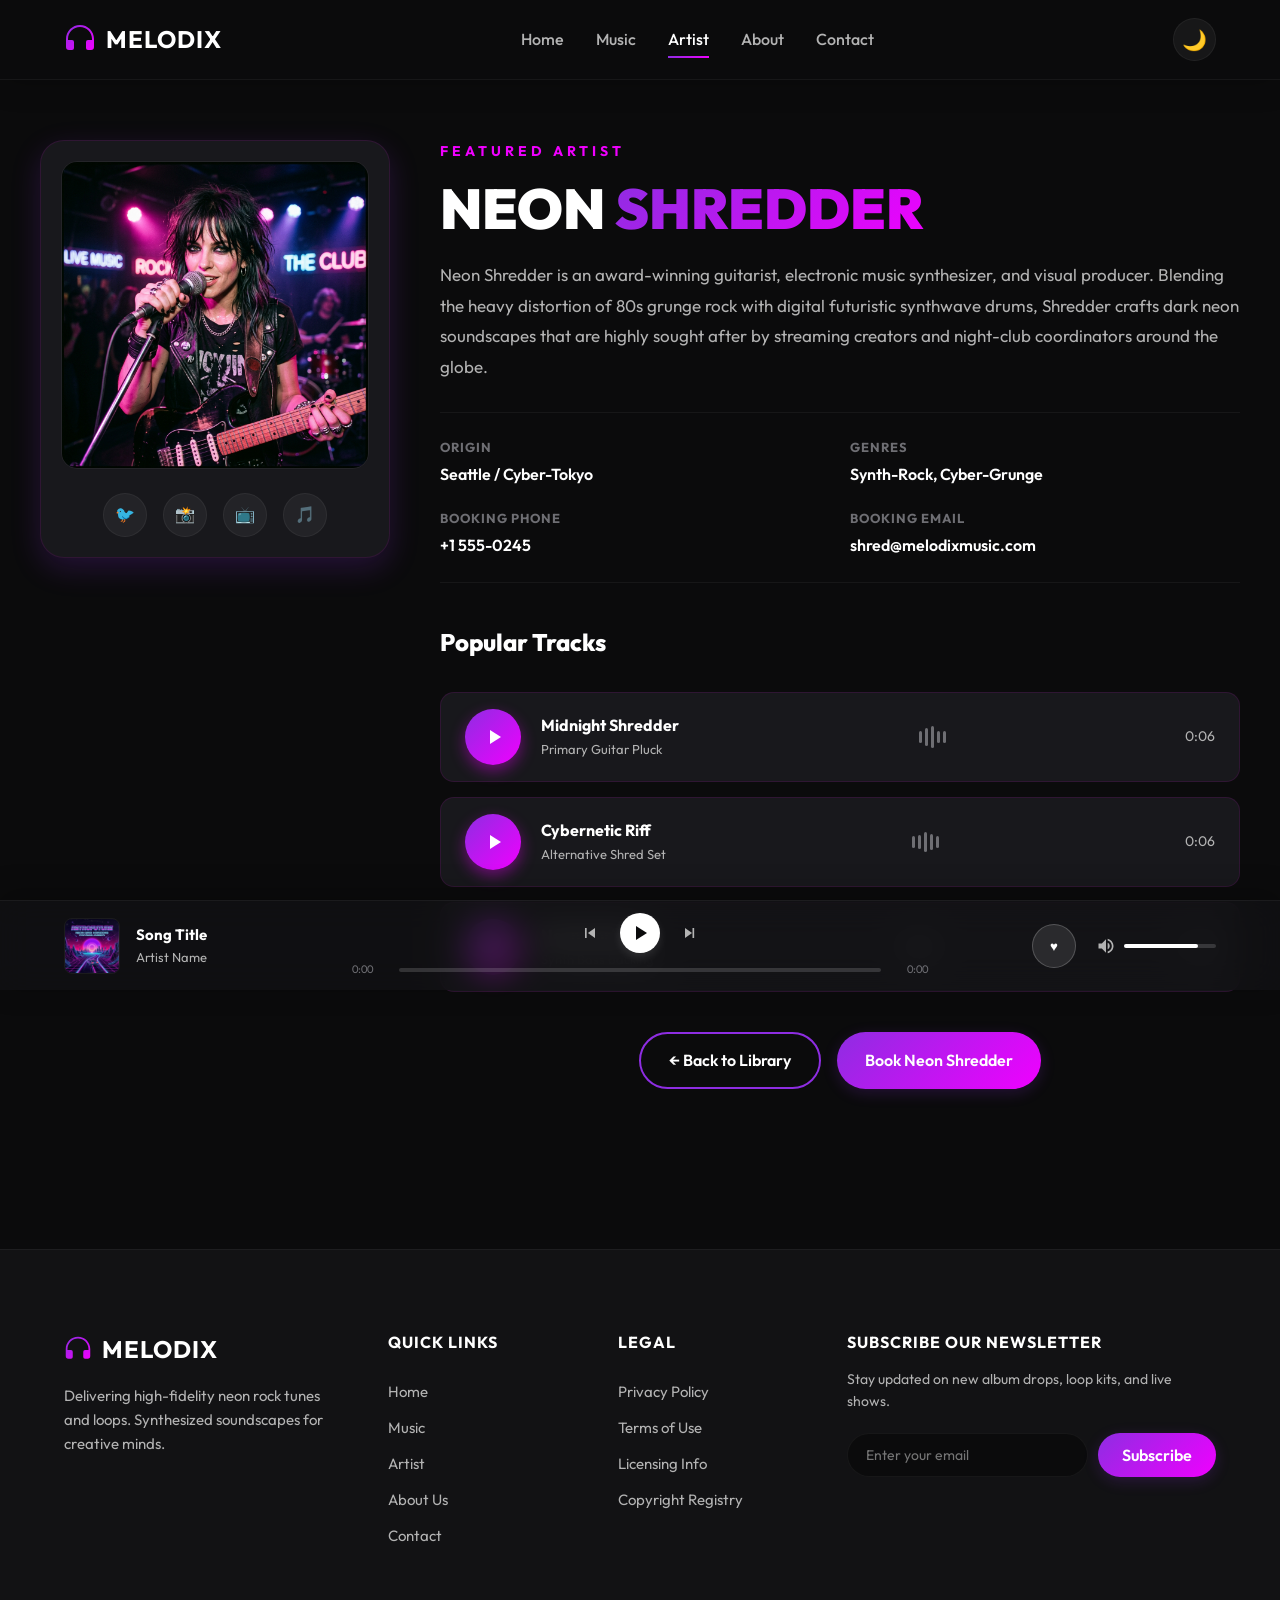
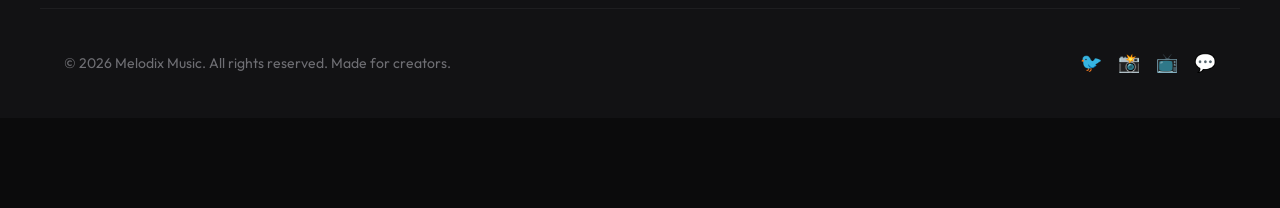
==== commit 4a771a12: "Added more songs" ====
--- a/artist.html
+++ b/artist.html
@@ -125,6 +125,29 @@
                             </div>
                         </div>
 
+                        <!-- Track 8 (Neon Shredder second track) -->
+                        <div class="playlist-item" data-id="8" data-title="Cybernetic Riff" data-artist="Neon Shredder" data-audio="audio/track8.wav" data-cover="images/cover2.png" data-phone="+1 555-0245">
+                            <div class="playlist-item-left">
+                                <button class="circle-play-btn card-play-trigger" aria-label="Play Cybernetic Riff">
+                                    <svg viewBox="0 0 24 24"><path d="M8 5v14l11-7z"/></svg>
+                                </button>
+                                <div class="playlist-item-info">
+                                    <h4>Cybernetic Riff</h4>
+                                    <p>Alternative Shred Set</p>
+                                </div>
+                            </div>
+                            <div class="playlist-waveform">
+                                <div class="wave-bar"></div>
+                                <div class="wave-bar" style="height: 14px;"></div>
+                                <div class="wave-bar" style="height: 20px;"></div>
+                                <div class="wave-bar" style="height: 16px;"></div>
+                                <div class="wave-bar"></div>
+                            </div>
+                            <div class="playlist-item-right">
+                                <span class="playlist-duration">0:06</span>
+                            </div>
+                        </div>
+
                         <!-- Track 1 (Guest track) -->
                         <div class="playlist-item" data-id="1" data-title="Neon Horizon" data-artist="Cyberpunk DJ" data-audio="audio/track1.wav" data-cover="images/cover1.png" data-phone="+1 555-0199">
                             <div class="playlist-item-left">
